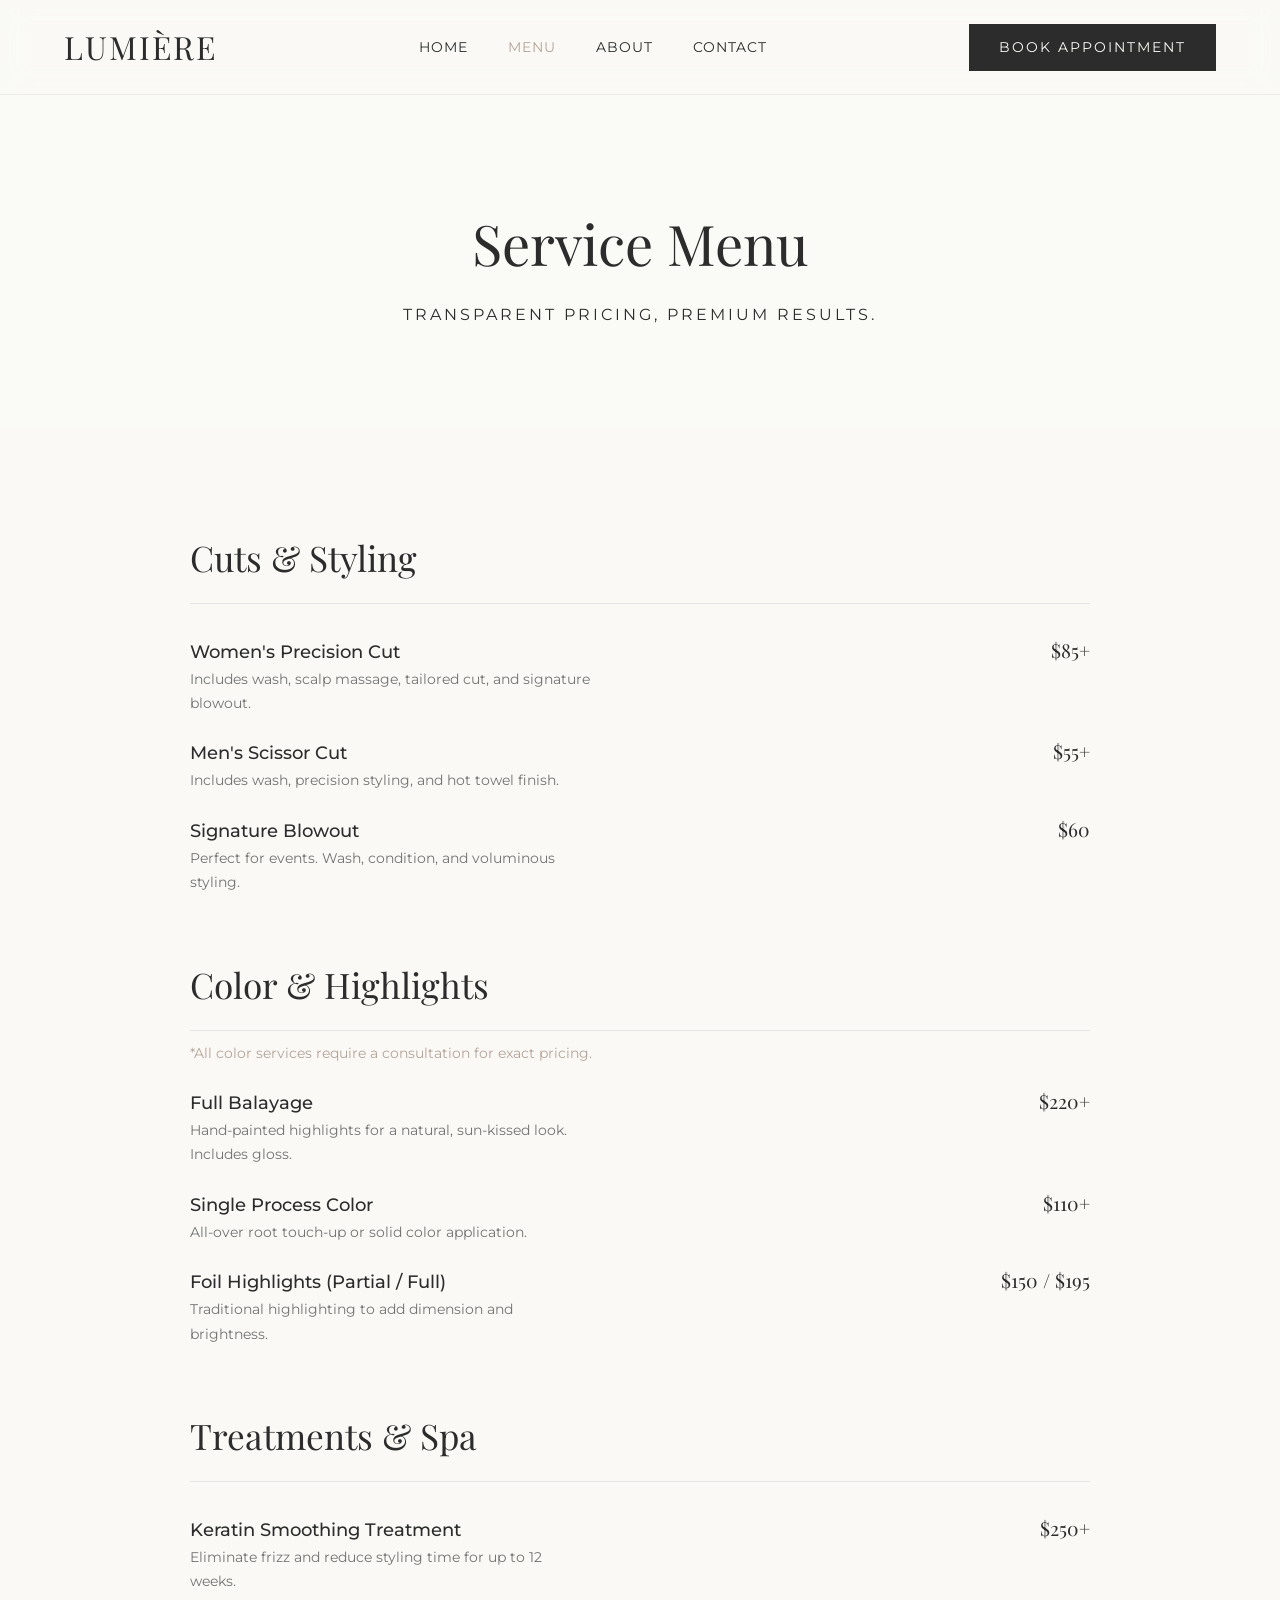
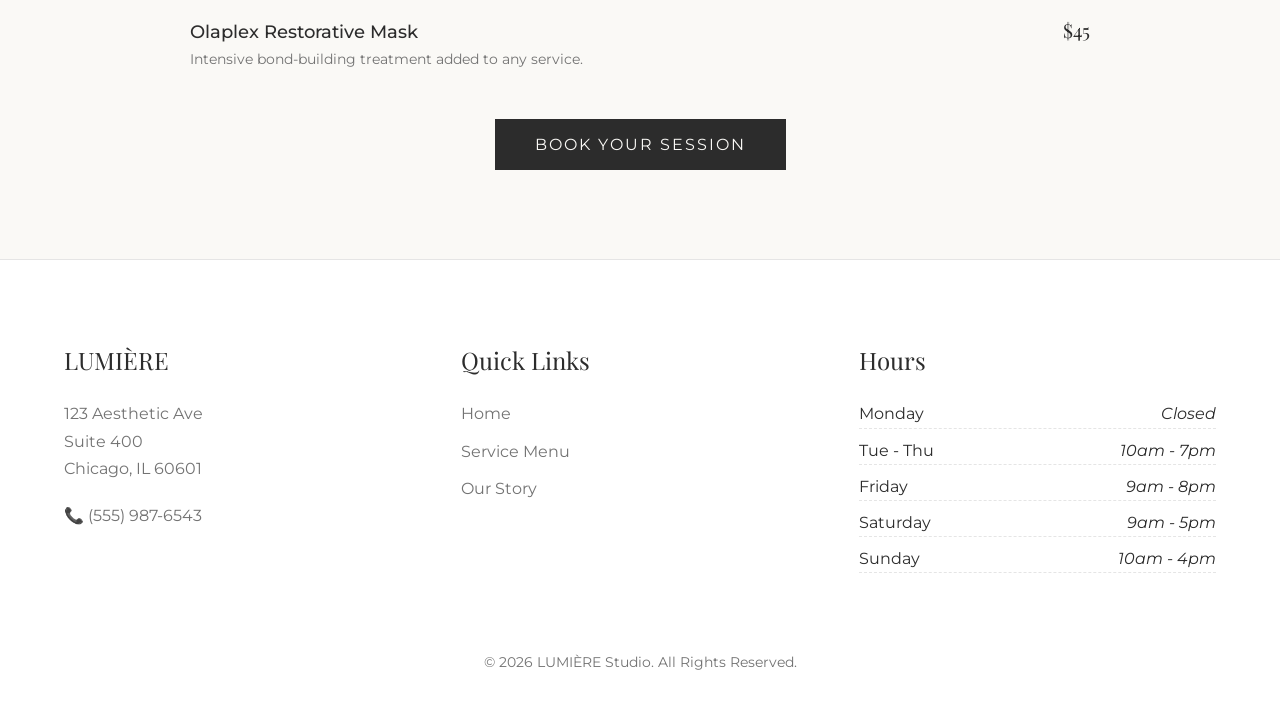
==== services.html @ b1528b5d "Initial template publish" ====
<!DOCTYPE html>
<html lang="en">
<head>
    <meta charset="UTF-8">
    <meta name="viewport" content="width=device-width, initial-scale=1.0">
    <title>Menu & Pricing | LUMIÈRE Studio</title>
    <link rel="stylesheet" href="style.css">
    <link href="https://fonts.googleapis.com/css2?family=Playfair+Display:ital,wght@0,400;0,600;1,400&family=Montserrat:wght@300;400;500;600&display=swap" rel="stylesheet">
</head>
<body>

    <header class="navbar">
        <div class="logo">LUMIÈRE</div>
        <nav class="nav-links">
            <a href="index.html">Home</a>
            <a href="services.html" class="active">Menu</a>
            <a href="index.html#about">About</a>
            <a href="#contact">Contact</a>
        </nav>
        <a href="#book" class="btn-solid">Book Appointment</a>
    </header>

    <section class="section-padding text-center" style="background-image: url('https://images.unsplash.com/photo-1522337660859-02fbefca4702?q=80&w=1920&auto=format&fit=crop'); background-size: cover; background-position: center; position: relative;">
        <div class="hero-overlay"></div>
        <div style="position: relative; z-index: 10;">
            <h1 style="font-size: 3.5rem; margin-bottom: 10px;">Service Menu</h1>
            <p style="color: var(--text-dark); text-transform: uppercase; letter-spacing: 3px;">Transparent pricing, premium results.</p>
        </div>
    </section>

    <section class="section-padding">
        <div class="menu-container">
            
            <div class="menu-category">
                <h2>Cuts & Styling</h2>
                
                <div class="menu-item">
                    <div class="menu-item-info">
                        <h4>Women's Precision Cut</h4>
                        <p>Includes wash, scalp massage, tailored cut, and signature blowout.</p>
                    </div>
                    <div class="menu-price">$85+</div>
                </div>

                <div class="menu-item">
                    <div class="menu-item-info">
                        <h4>Men's Scissor Cut</h4>
                        <p>Includes wash, precision styling, and hot towel finish.</p>
                    </div>
                    <div class="menu-price">$55+</div>
                </div>

                <div class="menu-item">
                    <div class="menu-item-info">
                        <h4>Signature Blowout</h4>
                        <p>Perfect for events. Wash, condition, and voluminous styling.</p>
                    </div>
                    <div class="menu-price">$60</div>
                </div>
            </div>

            <div class="menu-category">
                <h2>Color & Highlights</h2>
                <p style="margin-top: -20px; margin-bottom: 20px; color: var(--primary); font-size: 0.9rem;">*All color services require a consultation for exact pricing.</p>
                
                <div class="menu-item">
                    <div class="menu-item-info">
                        <h4>Full Balayage</h4>
                        <p>Hand-painted highlights for a natural, sun-kissed look. Includes gloss.</p>
                    </div>
                    <div class="menu-price">$220+</div>
                </div>

                <div class="menu-item">
                    <div class="menu-item-info">
                        <h4>Single Process Color</h4>
                        <p>All-over root touch-up or solid color application.</p>
                    </div>
                    <div class="menu-price">$110+</div>
                </div>

                <div class="menu-item">
                    <div class="menu-item-info">
                        <h4>Foil Highlights (Partial / Full)</h4>
                        <p>Traditional highlighting to add dimension and brightness.</p>
                    </div>
                    <div class="menu-price">$150 / $195</div>
                </div>
            </div>

            <div class="menu-category">
                <h2>Treatments & Spa</h2>
                
                <div class="menu-item">
                    <div class="menu-item-info">
                        <h4>Keratin Smoothing Treatment</h4>
                        <p>Eliminate frizz and reduce styling time for up to 12 weeks.</p>
                    </div>
                    <div class="menu-price">$250+</div>
                </div>

                <div class="menu-item">
                    <div class="menu-item-info">
                        <h4>Olaplex Restorative Mask</h4>
                        <p>Intensive bond-building treatment added to any service.</p>
                    </div>
                    <div class="menu-price">$45</div>
                </div>
            </div>

            <div class="text-center" style="margin-top: 60px;">
                <a href="#book" class="btn-solid" style="padding: 16px 40px; font-size: 1rem;">Book Your Session</a>
            </div>

        </div>
    </section>

    <footer id="contact">
        <div class="footer-grid">
            <div class="footer-col">
                <h3>LUMIÈRE</h3>
                <p>123 Aesthetic Ave<br>Suite 400<br>Chicago, IL 60601</p>
                <p style="margin-top: 20px;">📞 (555) 987-6543</p>
            </div>
            <div class="footer-col">
                <h3>Quick Links</h3>
                <a href="index.html">Home</a>
                <a href="services.html">Service Menu</a>
                <a href="index.html#about">Our Story</a>
            </div>
            <div class="footer-col hours">
                <h3>Hours</h3>
                <span>Monday <em>Closed</em></span>
                <span>Tue - Thu <em>10am - 7pm</em></span>
                <span>Friday <em>9am - 8pm</em></span>
                <span>Saturday <em>9am - 5pm</em></span>
                <span>Sunday <em>10am - 4pm</em></span>
            </div>
        </div>
        <div class="footer-bottom">
            <p>&copy; 2026 LUMIÈRE Studio. All Rights Reserved.</p>
        </div>
    </footer>

</body>
</html>
---- style.css ----
/* --- Global Variables (Luxury Light Theme) --- */
:root {
    --bg-main: #faf9f6; /* Alabaster / Off-White */
    --bg-card: #ffffff;
    --primary: #b5a397; /* Muted Taupe */
    --primary-hover: #9c8b80;
    --text-dark: #2c2c2c; /* Soft Black */
    --text-light: #737373; /* Medium Gray */
    --border-color: #e5e5e5;
}

* {
    margin: 0;
    padding: 0;
    box-sizing: border-box;
}

body {
    background-color: var(--bg-main);
    color: var(--text-dark);
    font-family: 'Montserrat', sans-serif; /* Clean body font */
    line-height: 1.7;
    overflow-x: hidden;
}

/* Elegant Serif Font for Headings */
h1, h2, h3, .logo {
    font-family: 'Playfair Display', serif;
    font-weight: 400;
}

a {
    text-decoration: none;
    color: inherit;
    transition: all 0.3s ease;
}

/* --- Navigation (Light Frosted Glass) --- */
.navbar {
    display: flex;
    justify-content: space-between;
    align-items: center;
    padding: 20px 5%;
    background: rgba(250, 249, 246, 0.85);
    backdrop-filter: blur(15px);
    -webkit-backdrop-filter: blur(15px);
    border-bottom: 1px solid rgba(0,0,0,0.05);
    position: sticky;
    top: 0;
    z-index: 1000;
}

.logo {
    font-size: 2rem;
    letter-spacing: 2px;
    text-transform: uppercase;
}

.nav-links {
    display: flex;
    gap: 40px;
    font-size: 0.9rem;
    text-transform: uppercase;
    letter-spacing: 1px;
}

.nav-links a:hover, .nav-links a.active {
    color: var(--primary);
}

/* --- Buttons --- */
.btn-solid {
    background-color: var(--text-dark);
    color: var(--bg-main);
    padding: 12px 30px;
    font-size: 0.85rem;
    text-transform: uppercase;
    letter-spacing: 2px;
    border: none;
    cursor: pointer;
}

.btn-solid:hover {
    background-color: var(--primary);
    color: #fff;
}

.btn-outline {
    border: 1px solid var(--text-dark);
    color: var(--text-dark);
    padding: 12px 30px;
    font-size: 0.85rem;
    text-transform: uppercase;
    letter-spacing: 2px;
    display: inline-block;
}

.btn-outline:hover {
    background-color: var(--text-dark);
    color: var(--bg-main);
}

/* --- Hero Section --- */
.hero {
    height: 90vh;
    background-image: url('https://images.unsplash.com/photo-1562322140-8baeececf3df?q=80&w=1920&auto=format&fit=crop');
    background-size: cover;
    background-position: center;
    display: flex;
    align-items: center;
    justify-content: center;
    text-align: center;
    position: relative;
}

/* A soft, light overlay to make the black text readable */
.hero-overlay {
    position: absolute;
    top: 0; left: 0; width: 100%; height: 100%;
    background: rgba(250, 249, 246, 0.4);
}

.hero-content {
    position: relative;
    z-index: 10;
    max-width: 800px;
    padding: 40px;
    background: rgba(255, 255, 255, 0.85);
    backdrop-filter: blur(10px);
    border: 1px solid rgba(255,255,255,0.3);
}

.hero h1 {
    font-size: 4rem;
    margin-bottom: 10px;
}

.hero p {
    font-size: 1.1rem;
    color: var(--text-light);
    margin-bottom: 30px;
    text-transform: uppercase;
    letter-spacing: 3px;
}

/* --- Sections & Typography --- */
.section-padding {
    padding: 100px 5%;
}

.text-center {
    text-align: center;
}

.section-title {
    font-size: 2.8rem;
    margin-bottom: 15px;
}

.section-subtitle {
    font-size: 1rem;
    color: var(--primary);
    text-transform: uppercase;
    letter-spacing: 2px;
    margin-bottom: 50px;
}

/* --- Image Cards (Home) --- */
.grid-3 {
    display: grid;
    grid-template-columns: repeat(auto-fit, minmax(300px, 1fr));
    gap: 40px;
    max-width: 1200px;
    margin: 0 auto;
}

.image-card {
    background: var(--bg-card);
    text-align: center;
    transition: transform 0.4s ease;
}

.image-card:hover {
    transform: translateY(-10px);
}

.image-card img {
    width: 100%;
    height: 400px;
    object-fit: cover;
}

.card-content {
    padding: 30px;
}

.card-content h3 {
    font-size: 1.8rem;
    margin-bottom: 10px;
}

.card-content p {
    color: var(--text-light);
    margin-bottom: 20px;
}

/* --- Menu / Pricing Layout (Services) --- */
.menu-container {
    max-width: 900px;
    margin: 0 auto;
}

.menu-category {
    margin-bottom: 60px;
}

.menu-category h2 {
    font-size: 2.2rem;
    border-bottom: 1px solid var(--border-color);
    padding-bottom: 15px;
    margin-bottom: 30px;
}

.menu-item {
    display: flex;
    justify-content: space-between;
    align-items: baseline;
    margin-bottom: 20px;
}

.menu-item-info h4 {
    font-family: 'Montserrat', sans-serif;
    font-size: 1.1rem;
    font-weight: 500;
}

.menu-item-info p {
    font-size: 0.9rem;
    color: var(--text-light);
    max-width: 400px;
}

.menu-price {
    font-size: 1.2rem;
    font-family: 'Playfair Display', serif;
}

/* --- Testimonial Banner --- */
.testimonial {
    background-color: var(--primary);
    color: white;
    text-align: center;
    padding: 80px 5%;
}

.testimonial h2 {
    font-size: 2.5rem;
    font-style: italic;
    max-width: 800px;
    margin: 0 auto 20px;
}

/* --- Footer --- */
footer {
    background-color: var(--bg-card);
    padding: 80px 5% 40px;
    border-top: 1px solid var(--border-color);
}

.footer-grid {
    display: grid;
    grid-template-columns: repeat(auto-fit, minmax(250px, 1fr));
    gap: 40px;
    max-width: 1200px;
    margin: 0 auto 50px;
}

.footer-col h3 {
    font-size: 1.5rem;
    margin-bottom: 20px;
}

.footer-col p, .footer-col a {
    color: var(--text-light);
    display: block;
    margin-bottom: 10px;
}

.footer-col a:hover {
    color: var(--primary);
}

.hours span {
    display: flex;
    justify-content: space-between;
    border-bottom: 1px dashed var(--border-color);
    margin-bottom: 8px;
}

.footer-bottom {
    text-align: center;
    padding-top: 20px;
    color: var(--text-light);
    font-size: 0.85rem;
}

@media (max-width: 768px) {
    .nav-links { display: none; }
    .hero h1 { font-size: 2.8rem; }
}
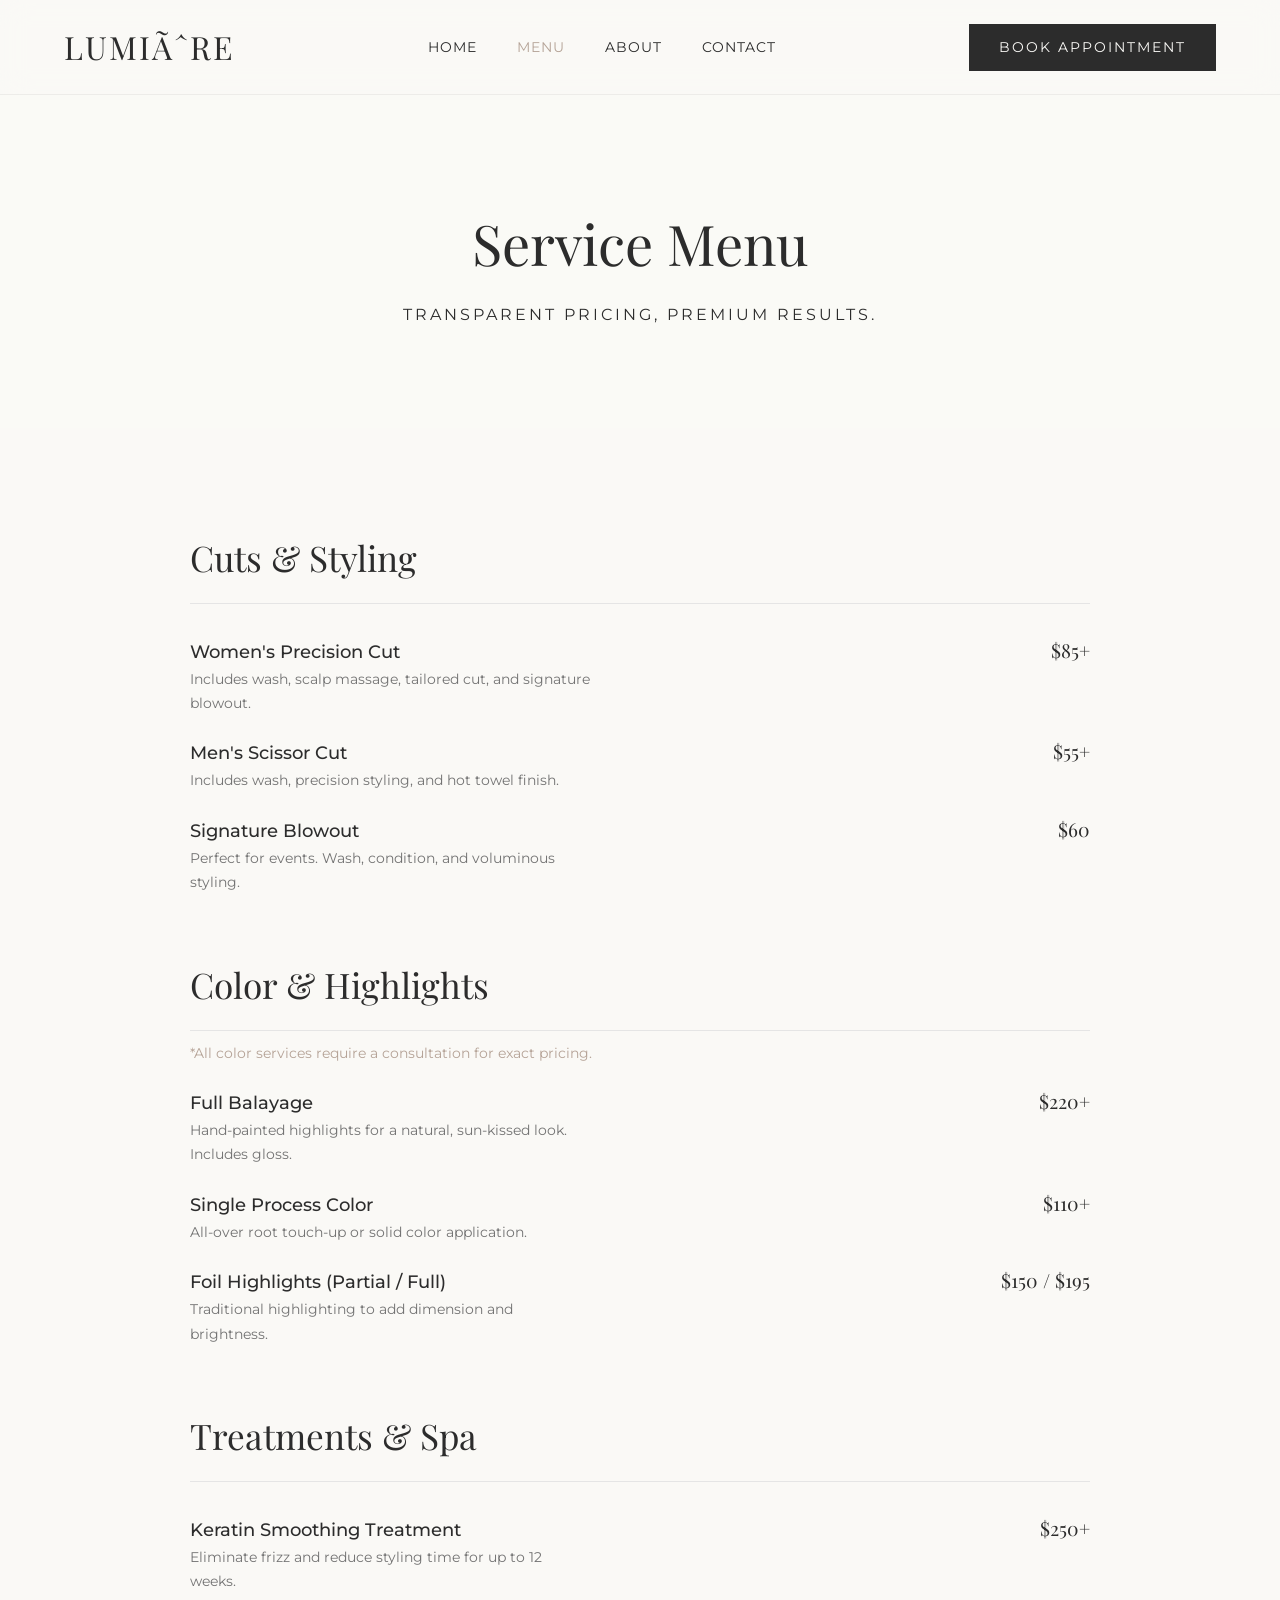
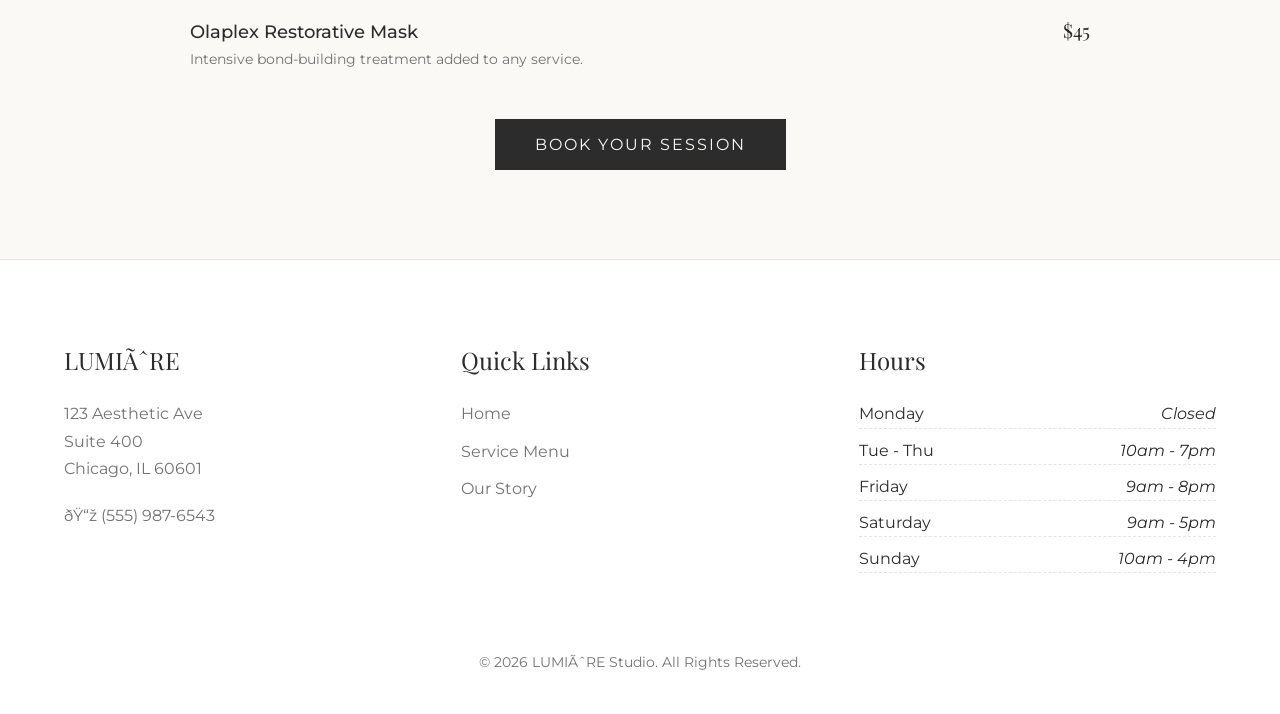
==== commit 44c0c85e: "Bust stylesheet cache for Cloudflare Pages" ====
--- a/services.html
+++ b/services.html
@@ -1,16 +1,16 @@
-<!DOCTYPE html>
+﻿<!DOCTYPE html>
 <html lang="en">
 <head>
     <meta charset="UTF-8">
     <meta name="viewport" content="width=device-width, initial-scale=1.0">
-    <title>Menu & Pricing | LUMIÈRE Studio</title>
-    <link rel="stylesheet" href="style.css">
+    <title>Menu & Pricing | LUMIÃˆRE Studio</title>
+    <link rel="stylesheet" href="style.css?v=20260514-premium-mobile">
     <link href="https://fonts.googleapis.com/css2?family=Playfair+Display:ital,wght@0,400;0,600;1,400&family=Montserrat:wght@300;400;500;600&display=swap" rel="stylesheet">
 </head>
 <body>
 
     <header class="navbar">
-        <div class="logo">LUMIÈRE</div>
+        <div class="logo">LUMIÃˆRE</div>
         <nav class="nav-links">
             <a href="index.html">Home</a>
             <a href="services.html" class="active">Menu</a>
@@ -118,9 +118,9 @@
     <footer id="contact">
         <div class="footer-grid">
             <div class="footer-col">
-                <h3>LUMIÈRE</h3>
+                <h3>LUMIÃˆRE</h3>
                 <p>123 Aesthetic Ave<br>Suite 400<br>Chicago, IL 60601</p>
-                <p style="margin-top: 20px;">📞 (555) 987-6543</p>
+                <p style="margin-top: 20px;">ðŸ“ž (555) 987-6543</p>
             </div>
             <div class="footer-col">
                 <h3>Quick Links</h3>
@@ -138,9 +138,9 @@
             </div>
         </div>
         <div class="footer-bottom">
-            <p>&copy; 2026 LUMIÈRE Studio. All Rights Reserved.</p>
+            <p>&copy; 2026 LUMIÃˆRE Studio. All Rights Reserved.</p>
         </div>
     </footer>
 
 </body>
-</html>+</html>
--- a/style.css
+++ b/style.css
@@ -305,6 +305,231 @@
 }
 
 @media (max-width: 768px) {
-    .nav-links { display: none; }
-    .hero h1 { font-size: 2.8rem; }
-}+    .navbar {
+        position: relative;
+        flex-wrap: wrap;
+        gap: 14px;
+        padding: 16px 18px;
+    }
+
+    .logo {
+        font-size: 1.45rem;
+        letter-spacing: 1.4px;
+    }
+
+    .nav-links {
+        order: 3;
+        display: flex;
+        width: 100%;
+        gap: 8px;
+        overflow-x: auto;
+        padding-bottom: 2px;
+        scrollbar-width: none;
+        font-size: 0.78rem;
+    }
+
+    .nav-links::-webkit-scrollbar { display: none; }
+
+    .nav-links a {
+        flex: 0 0 auto;
+        padding: 8px 11px;
+        background: #ffffff;
+        border: 1px solid var(--border-color);
+    }
+
+    .navbar .btn-solid {
+        padding: 10px 13px;
+        font-size: 0.72rem;
+        letter-spacing: 1px;
+    }
+
+    .hero {
+        min-height: 610px;
+        height: auto;
+        padding: 42px 18px;
+        align-items: flex-end;
+        background-position: 58% center;
+    }
+
+    .hero-overlay {
+        background: linear-gradient(180deg, rgba(250,249,246,0.12), rgba(250,249,246,0.86));
+    }
+
+    .hero-content {
+        width: 100%;
+        padding: 28px 22px;
+        background: rgba(255, 255, 255, 0.92);
+    }
+
+    .hero h1 {
+        font-size: clamp(2.45rem, 13vw, 3.35rem);
+        line-height: 1.02;
+    }
+
+    .hero p {
+        font-size: 0.82rem;
+        letter-spacing: 1.7px;
+        line-height: 1.5;
+    }
+
+    .btn-solid,
+    .btn-outline {
+        width: 100%;
+        padding: 13px 16px;
+        text-align: center;
+    }
+
+    .section-padding {
+        padding: 64px 20px;
+    }
+
+    .section-title {
+        font-size: clamp(2rem, 10vw, 2.7rem);
+        line-height: 1.08;
+    }
+
+    .section-subtitle {
+        margin-bottom: 28px;
+        font-size: 0.82rem;
+    }
+
+    .grid-3 {
+        grid-template-columns: 1fr;
+        gap: 24px;
+    }
+
+    .image-card {
+        box-shadow: 0 12px 30px rgba(44, 44, 44, 0.08);
+    }
+
+    .image-card img {
+        height: 270px;
+    }
+
+    .card-content {
+        padding: 24px 20px;
+    }
+
+    .card-content h3 {
+        font-size: 1.55rem;
+    }
+
+    .menu-category {
+        margin-bottom: 42px;
+    }
+
+    .menu-category h2 {
+        font-size: 1.9rem;
+        margin-bottom: 22px;
+    }
+
+    .menu-item {
+        display: block;
+        padding: 18px 0;
+        border-bottom: 1px solid var(--border-color);
+        margin-bottom: 0;
+    }
+
+    .menu-item-info p {
+        max-width: none;
+        margin: 4px 0 8px;
+    }
+
+    .menu-price {
+        display: inline-block;
+        font-size: 1.1rem;
+        color: var(--primary);
+    }
+
+    .testimonial {
+        padding: 58px 20px;
+    }
+
+    .testimonial h2 {
+        font-size: clamp(1.65rem, 8vw, 2.2rem);
+        line-height: 1.25;
+    }
+
+    footer {
+        padding: 56px 20px 30px;
+    }
+
+    .footer-grid {
+        grid-template-columns: 1fr;
+        gap: 28px;
+        margin-bottom: 32px;
+    }
+}
+
+.hero {
+    overflow: hidden;
+}
+
+.hero::after {
+    content: "";
+    position: absolute;
+    inset: 24px;
+    border: 1px solid rgba(181, 163, 151, 0.42);
+    pointer-events: none;
+}
+
+.image-card {
+    position: relative;
+    overflow: hidden;
+    box-shadow: 0 18px 44px rgba(44, 44, 44, 0.08);
+}
+
+.image-card::after {
+    content: "";
+    position: absolute;
+    inset: 0;
+    border: 1px solid rgba(181, 163, 151, 0.28);
+    pointer-events: none;
+}
+
+.card-content {
+    position: relative;
+}
+
+.card-content::before {
+    content: "";
+    display: block;
+    width: 44px;
+    height: 1px;
+    margin: 0 auto 18px;
+    background: var(--primary);
+}
+
+.testimonial {
+    position: relative;
+    overflow: hidden;
+}
+
+.testimonial::before {
+    content: "";
+    position: absolute;
+    inset: 0;
+    background: repeating-linear-gradient(135deg, rgba(255,255,255,0.12) 0 1px, transparent 1px 34px);
+    pointer-events: none;
+}
+
+.testimonial > * {
+    position: relative;
+    z-index: 1;
+}
+
+@media (max-width: 768px) {
+    .nav-links {
+        flex-wrap: wrap;
+        justify-content: center;
+        overflow: visible;
+    }
+
+    .nav-links a {
+        flex: 0 1 auto;
+    }
+
+    .hero::after {
+        inset: 14px;
+    }
+}
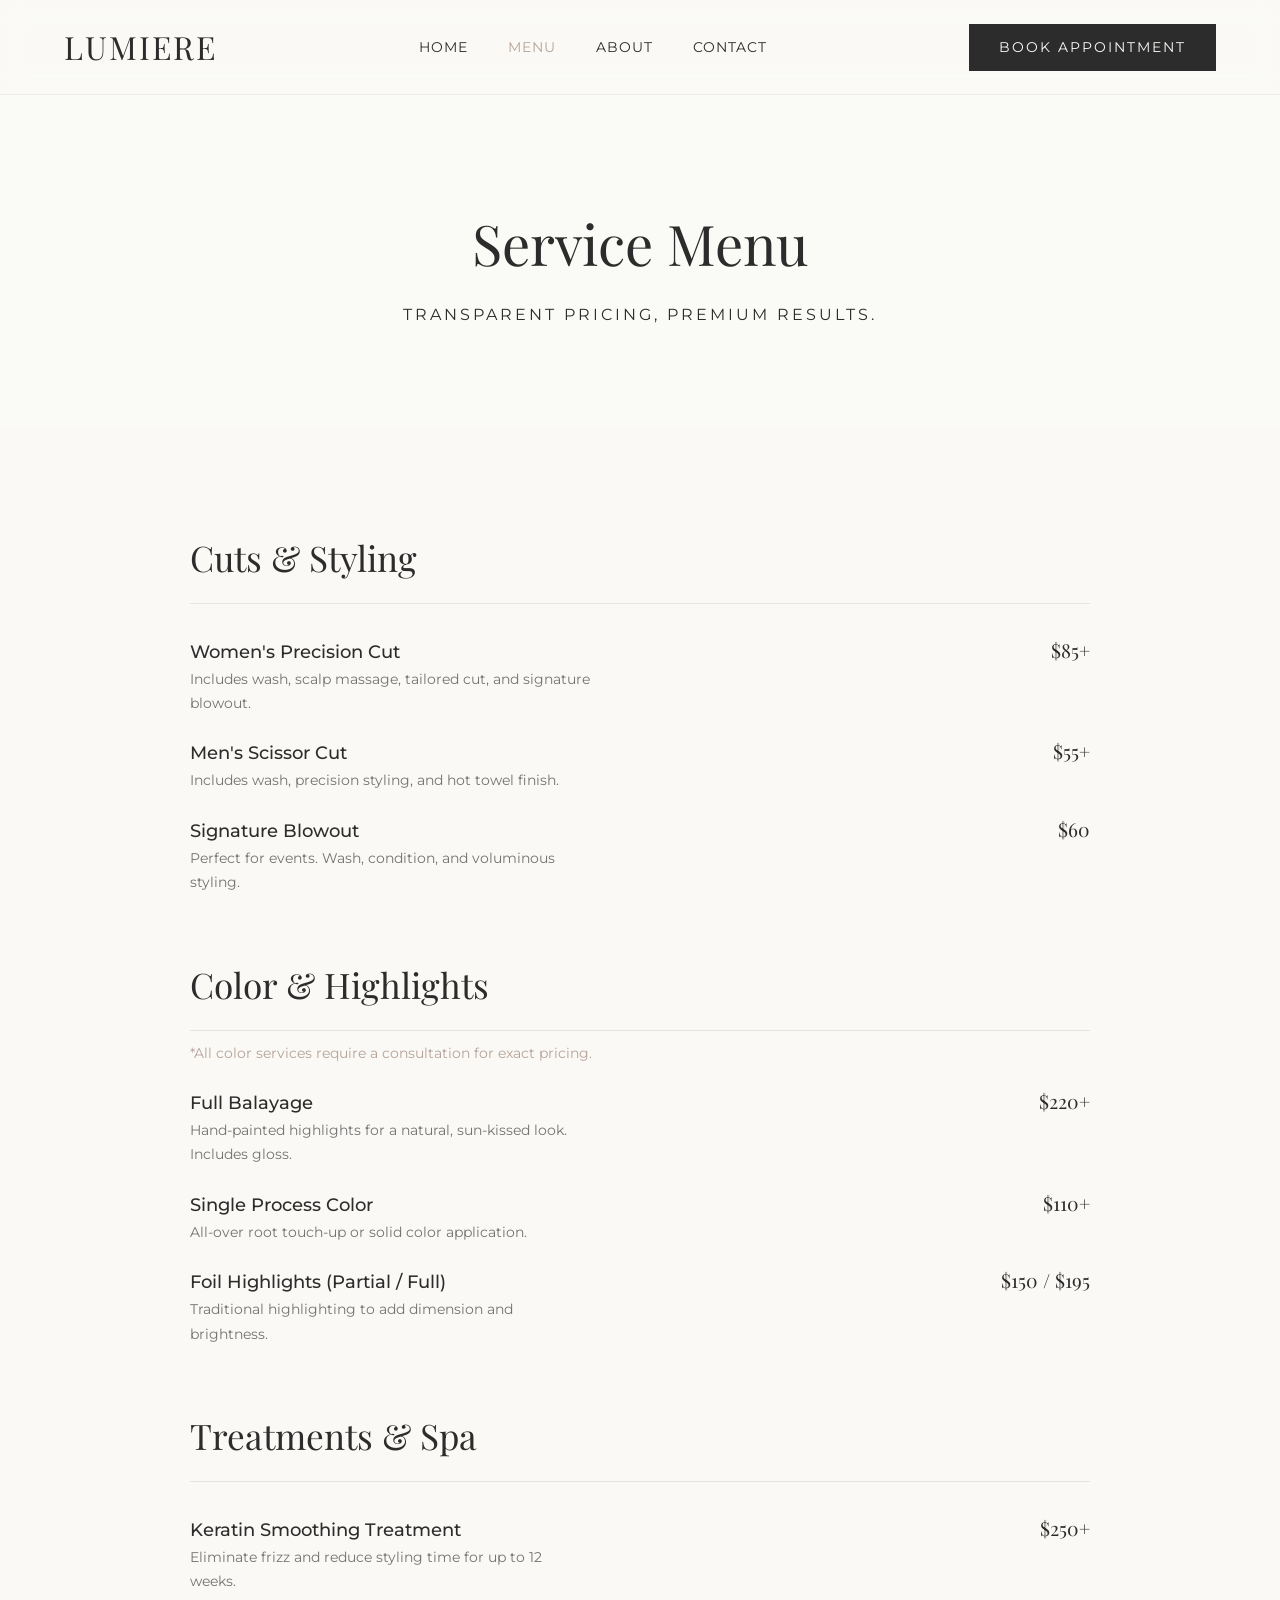
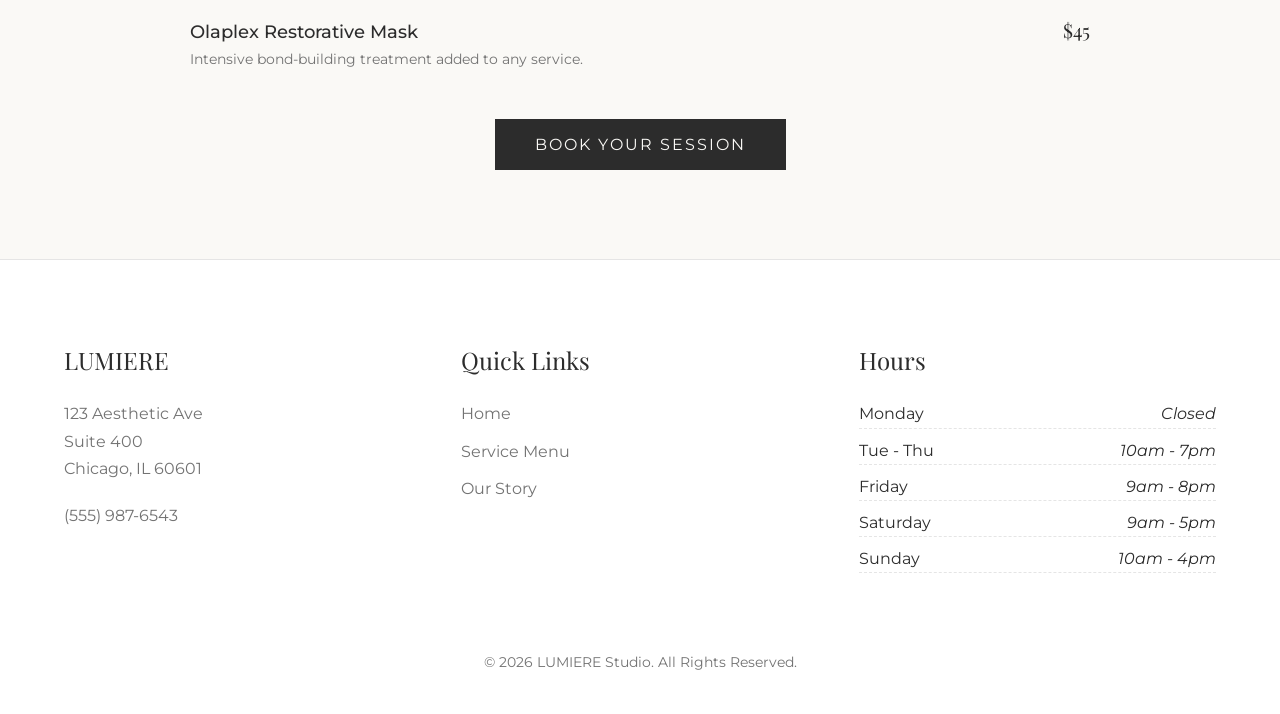
==== commit 636f6e7f: "Add premium pitch polish" ====
--- a/services.html
+++ b/services.html
@@ -3,14 +3,14 @@
 <head>
     <meta charset="UTF-8">
     <meta name="viewport" content="width=device-width, initial-scale=1.0">
-    <title>Menu & Pricing | LUMIÃˆRE Studio</title>
-    <link rel="stylesheet" href="style.css?v=20260514-premium-mobile">
+    <title>Menu & Pricing | LUMIERE Studio</title>
+    <link rel="stylesheet" href="style.css?v=20260514-premium-pitch">
     <link href="https://fonts.googleapis.com/css2?family=Playfair+Display:ital,wght@0,400;0,600;1,400&family=Montserrat:wght@300;400;500;600&display=swap" rel="stylesheet">
 </head>
 <body>
 
     <header class="navbar">
-        <div class="logo">LUMIÃˆRE</div>
+        <div class="logo">LUMIERE</div>
         <nav class="nav-links">
             <a href="index.html">Home</a>
             <a href="services.html" class="active">Menu</a>
@@ -118,9 +118,9 @@
     <footer id="contact">
         <div class="footer-grid">
             <div class="footer-col">
-                <h3>LUMIÃˆRE</h3>
+                <h3>LUMIERE</h3>
                 <p>123 Aesthetic Ave<br>Suite 400<br>Chicago, IL 60601</p>
-                <p style="margin-top: 20px;">ðŸ“ž (555) 987-6543</p>
+                <p style="margin-top: 20px;">(555) 987-6543</p>
             </div>
             <div class="footer-col">
                 <h3>Quick Links</h3>
@@ -138,7 +138,7 @@
             </div>
         </div>
         <div class="footer-bottom">
-            <p>&copy; 2026 LUMIÃˆRE Studio. All Rights Reserved.</p>
+            <p>&copy; 2026 LUMIERE Studio. All Rights Reserved.</p>
         </div>
     </footer>
 
--- a/style.css
+++ b/style.css
@@ -204,6 +204,47 @@
     margin-bottom: 20px;
 }
 
+/* --- Signature Ritual --- */
+.ritual-section {
+    display: grid;
+    grid-template-columns: 0.9fr 1.1fr;
+    gap: 42px;
+    align-items: center;
+    padding: 100px 5%;
+    background:
+        linear-gradient(rgba(250,249,246,0.86), rgba(250,249,246,0.92)),
+        url('https://images.unsplash.com/photo-1522337360788-8b13dee7a37e?q=80&w=1600&auto=format&fit=crop') center/cover;
+}
+.ritual-copy { max-width: 560px; }
+.ritual-copy p:last-child {
+    color: var(--text-light);
+    font-size: 1.08rem;
+}
+.ritual-grid {
+    display: grid;
+    grid-template-columns: repeat(2, 1fr);
+    gap: 14px;
+}
+.ritual-grid div {
+    min-height: 170px;
+    display: flex;
+    flex-direction: column;
+    justify-content: space-between;
+    padding: 24px;
+    background: rgba(255,255,255,0.86);
+    border: 1px solid rgba(181,163,151,0.35);
+    box-shadow: 0 18px 50px rgba(44,44,44,0.08);
+}
+.ritual-grid strong {
+    color: var(--primary);
+    font-family: 'Playfair Display', serif;
+    font-size: 2.1rem;
+}
+.ritual-grid span {
+    font-weight: 600;
+    line-height: 1.35;
+}
+
 /* --- Menu / Pricing Layout (Services) --- */
 .menu-container {
     max-width: 900px;
@@ -532,4 +573,18 @@
     .hero::after {
         inset: 14px;
     }
-}
+
+    .ritual-section,
+    .ritual-grid {
+        grid-template-columns: 1fr;
+    }
+
+    .ritual-section {
+        padding: 64px 20px;
+        gap: 24px;
+    }
+
+    .ritual-grid div {
+        min-height: 132px;
+    }
+}
